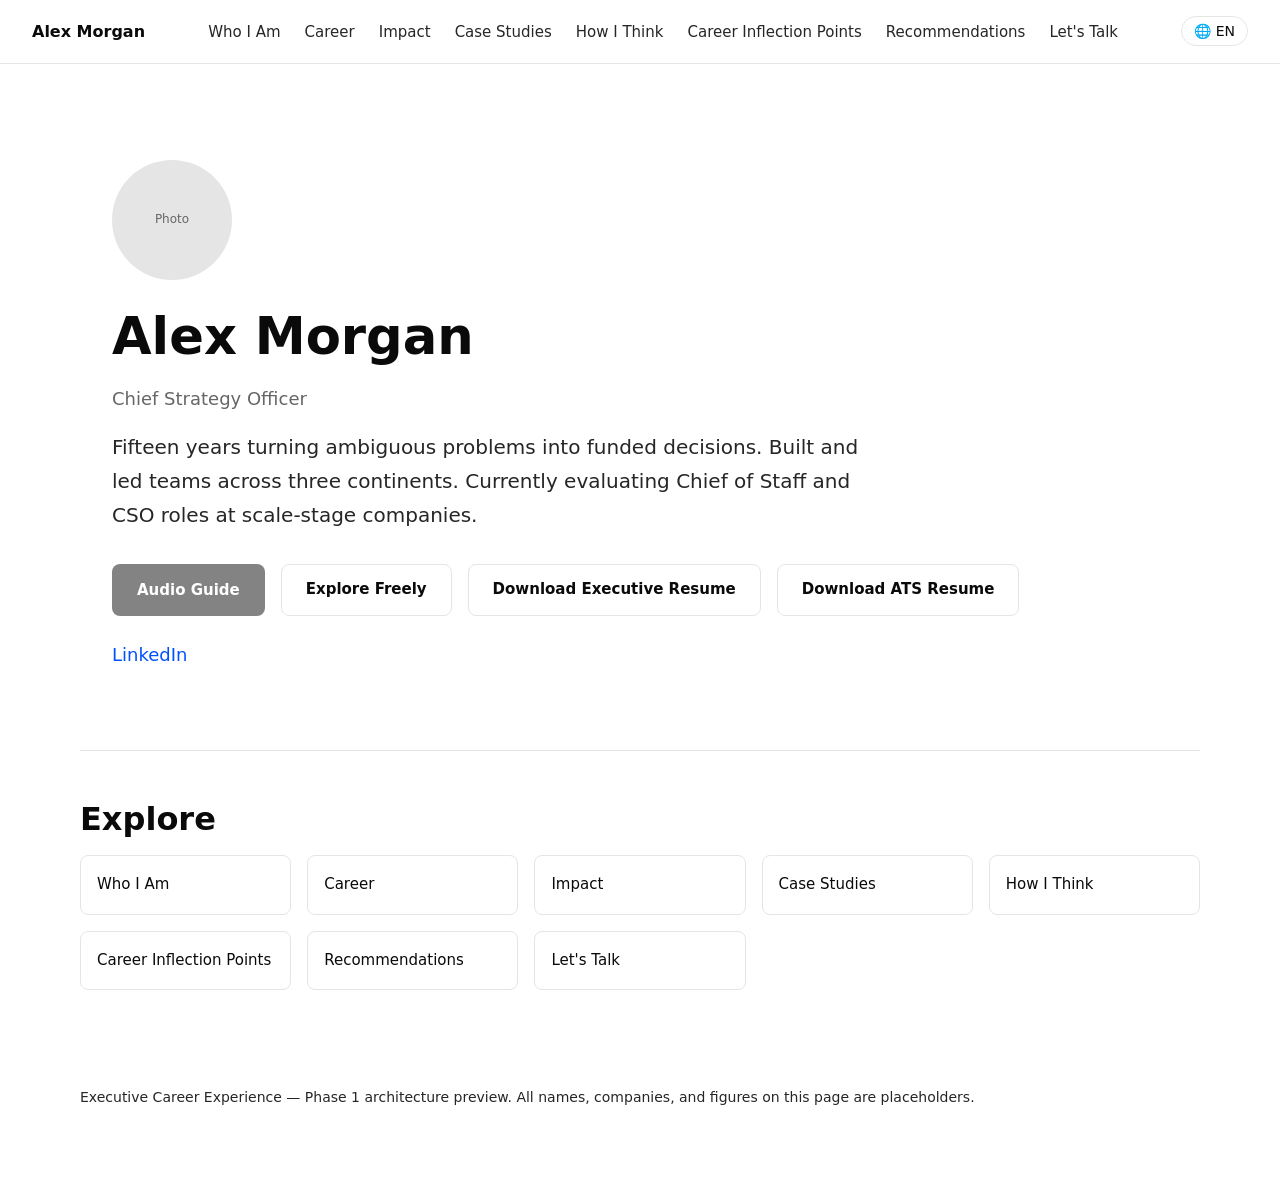
==== index.html @ e2c543f9 "Initial commit: Phase 1 architecture and design system Landing page and Career template page with i1" ====
<!DOCTYPE html>
<html lang="en">
<head>
<meta charset="UTF-8" />
<meta name="viewport" content="width=device-width, initial-scale=1.0" />
<title>Alex Morgan — Executive Career Experience</title>
<link rel="stylesheet" href="assets/css/main.css" />
</head>
<body data-page="landing">

<header class="site-header">
  <a class="site-header__name" href="index.html" data-i18n="meta.siteName">Alex Morgan</a>

  <nav>
    <ul class="site-nav">
      <li><a href="soon.html?section=whoIAm" data-page="who-i-am" data-i18n="nav.whoIAm">Who I Am</a></li>
      <li><a href="career.html" data-page="career" data-i18n="nav.career">Career</a></li>
      <li><a href="soon.html?section=impact" data-page="impact" data-i18n="nav.impact">Impact</a></li>
      <li><a href="soon.html?section=caseStudies" data-page="case-studies" data-i18n="nav.caseStudies">Case Studies</a></li>
      <li><a href="soon.html?section=howIThink" data-page="how-i-think" data-i18n="nav.howIThink">How I Think</a></li>
      <li><a href="soon.html?section=inflectionPoints" data-page="inflection-points" data-i18n="nav.inflectionPoints">Career Inflection Points</a></li>
      <li><a href="soon.html?section=recommendations" data-page="recommendations" data-i18n="nav.recommendations">Recommendations</a></li>
      <li><a href="soon.html?section=letsTalk" data-page="lets-talk" data-i18n="nav.letsTalk">Let's Talk</a></li>
    </ul>
  </nav>

  <div class="lang-switcher">
    <button class="lang-switcher__button" type="button">
      🌐 <span class="lang-switcher__button-label">EN</span>
    </button>
    <div class="lang-switcher__menu">
      <button class="lang-switcher__option" data-lang="en" type="button">English</button>
      <button class="lang-switcher__option" data-lang="pt" type="button">Português</button>
      <button class="lang-switcher__option" data-lang="es" type="button">Español</button>
    </div>
  </div>
</header>

<main>
  <section class="hero container">
    <div class="hero__photo" data-i18n-attr="aria-label:landing.photoAlt">Photo</div>
    <h1>Alex Morgan</h1>
    <p class="hero__role" data-i18n="landing.role">Chief Strategy Officer</p>
    <p class="hero__summary" data-i18n="landing.summary">
      Fifteen years turning ambiguous problems into funded decisions.
    </p>

    <div class="btn-row">
      <button class="btn btn-primary is-disabled" type="button" disabled title="Coming soon">
        <span data-i18n="landing.audioGuide">Audio Guide</span>
      </button>
      <a class="btn btn-secondary" href="#explore" data-i18n="landing.exploreFreely">Explore Freely</a>
      <a class="btn btn-secondary" href="#" data-i18n="landing.downloadExecutive">Download Executive Resume</a>
      <a class="btn btn-secondary" href="#" data-i18n="landing.downloadAts">Download ATS Resume</a>
    </div>

    <p class="hero__links">
      <a href="#" data-i18n="landing.linkedin">LinkedIn</a>
    </p>
  </section>

  <section class="section-nav container" id="explore">
    <h2 data-i18n="landing.sectionsTitle">Explore</h2>
    <div class="section-nav__grid">
      <a class="section-nav__link" href="soon.html?section=whoIAm" data-i18n="nav.whoIAm">Who I Am</a>
      <a class="section-nav__link" href="career.html" data-i18n="nav.career">Career</a>
      <a class="section-nav__link" href="soon.html?section=impact" data-i18n="nav.impact">Impact</a>
      <a class="section-nav__link" href="soon.html?section=caseStudies" data-i18n="nav.caseStudies">Case Studies</a>
      <a class="section-nav__link" href="soon.html?section=howIThink" data-i18n="nav.howIThink">How I Think</a>
      <a class="section-nav__link" href="soon.html?section=inflectionPoints" data-i18n="nav.inflectionPoints">Career Inflection Points</a>
      <a class="section-nav__link" href="soon.html?section=recommendations" data-i18n="nav.recommendations">Recommendations</a>
      <a class="section-nav__link" href="soon.html?section=letsTalk" data-i18n="nav.letsTalk">Let's Talk</a>
    </div>
  </section>
</main>

<footer class="site-footer container">
  <p data-i18n="footer.text">Executive Career Experience — Phase 1 architecture preview.</p>
</footer>

<script src="assets/js/nav.js"></script>
<script src="assets/js/i18n.js"></script>
</body>
</html>
---- assets/css/main.css ----
/* ==========================================================================
   Executive Career Experience — Design System
   Clarity is Sophistication.
   ========================================================================== */

:root {
  /* Palette — extremely neutral */
  --color-white: #ffffff;
  --color-black: #0a0a0a;
  --color-gray-100: #f5f5f5;
  --color-gray-200: #e5e5e5;
  --color-gray-400: #a3a3a3;
  --color-gray-600: #666666;
  --color-gray-800: #262626;
  --color-blue: #0052ff;
  --color-blue-hover: #0040cc;

  /* Typography */
  --font-sans: "Inter", system-ui, -apple-system, "Segoe UI", sans-serif;
  --font-size-body: 1.125rem;
  --line-height-body: 1.7;

  /* Spacing grid — multiples of 8px */
  --space-1: 8px;
  --space-2: 16px;
  --space-3: 24px;
  --space-4: 32px;
  --space-6: 48px;
  --space-8: 64px;
  --space-12: 96px;
  --space-16: 128px;

  /* Motion */
  --transition-fast: 200ms ease;
  --transition-base: 300ms ease;

  --content-max-width: 760px;
  --page-max-width: 1120px;
}

* {
  box-sizing: border-box;
}

html {
  scroll-behavior: smooth;
}

body {
  margin: 0;
  font-family: var(--font-sans);
  font-size: var(--font-size-body);
  line-height: var(--line-height-body);
  color: var(--color-black);
  background: var(--color-white);
  -webkit-font-smoothing: antialiased;
}

h1, h2, h3, h4 {
  font-weight: 600;
  line-height: 1.25;
  margin: 0 0 var(--space-2) 0;
}

h1 { font-size: clamp(2rem, 4vw, 3.25rem); }
h2 { font-size: clamp(1.5rem, 2.5vw, 2rem); }
h3 { font-size: 1.25rem; }

p {
  margin: 0 0 var(--space-2) 0;
  color: var(--color-gray-800);
}

a {
  color: var(--color-blue);
  text-decoration: none;
}

a:hover {
  text-decoration: underline;
}

img {
  max-width: 100%;
  display: block;
}

.container {
  max-width: var(--page-max-width);
  margin: 0 auto;
  padding: 0 var(--space-4);
}

.prose {
  max-width: var(--content-max-width);
}

/* ==========================================================================
   Header / Navigation
   ========================================================================== */

.site-header {
  position: sticky;
  top: 0;
  z-index: 50;
  display: flex;
  align-items: center;
  justify-content: space-between;
  padding: var(--space-2) var(--space-4);
  background: rgba(255, 255, 255, 0.9);
  backdrop-filter: blur(8px);
  border-bottom: 1px solid var(--color-gray-200);
}

.site-header__name {
  font-weight: 600;
  font-size: 1rem;
  color: var(--color-black);
}

.site-header__name:hover {
  text-decoration: none;
}

.site-nav {
  display: none;
  gap: var(--space-3);
  list-style: none;
  margin: 0;
  padding: 0;
}

.site-nav a {
  color: var(--color-gray-800);
  font-size: 0.9375rem;
}

.site-nav a.is-active {
  color: var(--color-blue);
}

@media (min-width: 960px) {
  .site-nav {
    display: flex;
  }
}

.lang-switcher {
  position: relative;
  display: inline-flex;
  align-items: center;
  gap: var(--space-1);
}

.lang-switcher__button {
  background: none;
  border: 1px solid var(--color-gray-200);
  border-radius: 999px;
  padding: 6px 12px;
  font-family: inherit;
  font-size: 0.875rem;
  cursor: pointer;
  color: var(--color-black);
  transition: border-color var(--transition-fast);
}

.lang-switcher__button:hover {
  border-color: var(--color-blue);
}

.lang-switcher__menu {
  position: absolute;
  top: calc(100% + 8px);
  right: 0;
  background: var(--color-white);
  border: 1px solid var(--color-gray-200);
  border-radius: 8px;
  box-shadow: 0 8px 24px rgba(0, 0, 0, 0.08);
  min-width: 140px;
  padding: var(--space-1) 0;
  display: none;
  flex-direction: column;
}

.lang-switcher__menu.is-open {
  display: flex;
}

.lang-switcher__option {
  background: none;
  border: none;
  text-align: left;
  padding: 8px 16px;
  font-family: inherit;
  font-size: 0.9375rem;
  cursor: pointer;
  color: var(--color-black);
}

.lang-switcher__option:hover {
  background: var(--color-gray-100);
}

.lang-switcher__option.is-active {
  color: var(--color-blue);
  font-weight: 600;
}

/* ==========================================================================
   Buttons
   ========================================================================== */

.btn {
  display: inline-flex;
  align-items: center;
  justify-content: center;
  gap: 8px;
  padding: 12px 24px;
  border-radius: 8px;
  font-family: inherit;
  font-size: 0.9375rem;
  font-weight: 600;
  cursor: pointer;
  border: 1px solid transparent;
  transition: background-color var(--transition-fast), border-color var(--transition-fast), color var(--transition-fast);
  white-space: nowrap;
}

.btn:hover {
  text-decoration: none;
}

.btn-primary {
  background: var(--color-black);
  color: var(--color-white);
}

.btn-primary:hover {
  background: var(--color-blue);
}

.btn-secondary {
  background: transparent;
  color: var(--color-black);
  border-color: var(--color-gray-200);
}

.btn-secondary:hover {
  border-color: var(--color-blue);
  color: var(--color-blue);
}

.btn[disabled],
.btn.is-disabled {
  opacity: 0.5;
  cursor: not-allowed;
}

.btn[disabled]:hover,
.btn.is-disabled:hover {
  background: var(--color-black);
}

.btn-row {
  display: flex;
  flex-wrap: wrap;
  gap: var(--space-2);
}

/* ==========================================================================
   Hero (Landing)
   ========================================================================== */

.hero {
  padding: var(--space-12) var(--space-4) var(--space-8);
}

.hero__photo {
  width: 120px;
  height: 120px;
  border-radius: 50%;
  background: var(--color-gray-200);
  display: flex;
  align-items: center;
  justify-content: center;
  color: var(--color-gray-600);
  font-size: 0.75rem;
  text-align: center;
  margin-bottom: var(--space-3);
}

.hero__role {
  color: var(--color-gray-600);
  font-size: 1.125rem;
  margin-bottom: var(--space-2);
}

.hero__summary {
  max-width: var(--content-max-width);
  font-size: 1.25rem;
  margin-bottom: var(--space-4);
}

.hero__links {
  margin-top: var(--space-3);
}

/* ==========================================================================
   Evidence Card (Career / Case Studies pattern)
   ========================================================================== */

.evidence-card {
  border: 1px solid var(--color-gray-200);
  border-radius: 12px;
  padding: var(--space-4);
  margin: var(--space-6) 0;
}

.evidence-card__header {
  display: flex;
  flex-wrap: wrap;
  align-items: flex-start;
  justify-content: space-between;
  gap: var(--space-2);
  margin-bottom: var(--space-3);
  padding-bottom: var(--space-3);
  border-bottom: 1px solid var(--color-gray-200);
}

.evidence-card__meta {
  color: var(--color-gray-600);
  font-size: 0.9375rem;
  margin: 0;
}

.evidence-block {
  padding: var(--space-3) 0;
  border-bottom: 1px solid var(--color-gray-100);
  transition: background-color var(--transition-base), box-shadow var(--transition-base);
  border-radius: 8px;
}

.evidence-block:last-of-type {
  border-bottom: none;
}

.evidence-block.is-focused {
  background-color: var(--color-gray-100);
  box-shadow: 0 0 0 1px var(--color-gray-200);
  padding-left: var(--space-2);
  padding-right: var(--space-2);
}

.evidence-block__label {
  text-transform: uppercase;
  letter-spacing: 0.04em;
  font-size: 0.75rem;
  font-weight: 600;
  color: var(--color-gray-600);
  margin-bottom: var(--space-1);
}

.evidence-placeholder {
  background: var(--color-gray-100);
  border: 1px dashed var(--color-gray-400);
  border-radius: 8px;
  padding: var(--space-3);
  color: var(--color-gray-600);
  font-size: 0.875rem;
  text-align: center;
}

/* ==========================================================================
   Audio Player (Guided Experience)
   ========================================================================== */

.audio-player {
  position: sticky;
  bottom: var(--space-2);
  display: none;
  align-items: center;
  gap: var(--space-2);
  background: var(--color-white);
  border: 1px solid var(--color-gray-200);
  border-radius: 999px;
  padding: 10px 18px;
  box-shadow: 0 8px 24px rgba(0, 0, 0, 0.1);
  margin: var(--space-3) auto 0;
  max-width: 520px;
}

.audio-player.is-active {
  display: flex;
}

.audio-player__btn {
  background: none;
  border: none;
  cursor: pointer;
  color: var(--color-black);
  display: flex;
  align-items: center;
  justify-content: center;
  width: 32px;
  height: 32px;
  border-radius: 50%;
  transition: background-color var(--transition-fast);
}

.audio-player__btn:hover {
  background: var(--color-gray-100);
}

.audio-player__progress {
  flex: 1;
  appearance: none;
  height: 4px;
  border-radius: 2px;
  background: var(--color-gray-200);
  cursor: pointer;
}

.audio-player__progress::-webkit-slider-thumb {
  appearance: none;
  width: 12px;
  height: 12px;
  border-radius: 50%;
  background: var(--color-blue);
}

.audio-player__time {
  font-size: 0.8125rem;
  color: var(--color-gray-600);
  min-width: 40px;
  text-align: right;
}

/* ==========================================================================
   Sections / Utility
   ========================================================================== */

.section {
  padding: var(--space-8) 0;
}

.section-nav {
  padding: var(--space-6) 0;
  border-top: 1px solid var(--color-gray-200);
}

.section-nav__grid {
  display: grid;
  grid-template-columns: repeat(auto-fill, minmax(200px, 1fr));
  gap: var(--space-2);
}

.section-nav__link {
  display: block;
  padding: var(--space-2);
  border: 1px solid var(--color-gray-200);
  border-radius: 8px;
  color: var(--color-black);
  font-size: 0.9375rem;
}

.section-nav__link:hover {
  border-color: var(--color-blue);
  text-decoration: none;
}

.badge-soon {
  display: inline-block;
  font-size: 0.6875rem;
  text-transform: uppercase;
  letter-spacing: 0.04em;
  color: var(--color-gray-600);
  background: var(--color-gray-100);
  border-radius: 4px;
  padding: 2px 6px;
  margin-left: 6px;
}

.site-footer {
  padding: var(--space-6) 0 var(--space-8);
  color: var(--color-gray-600);
  font-size: 0.875rem;
}
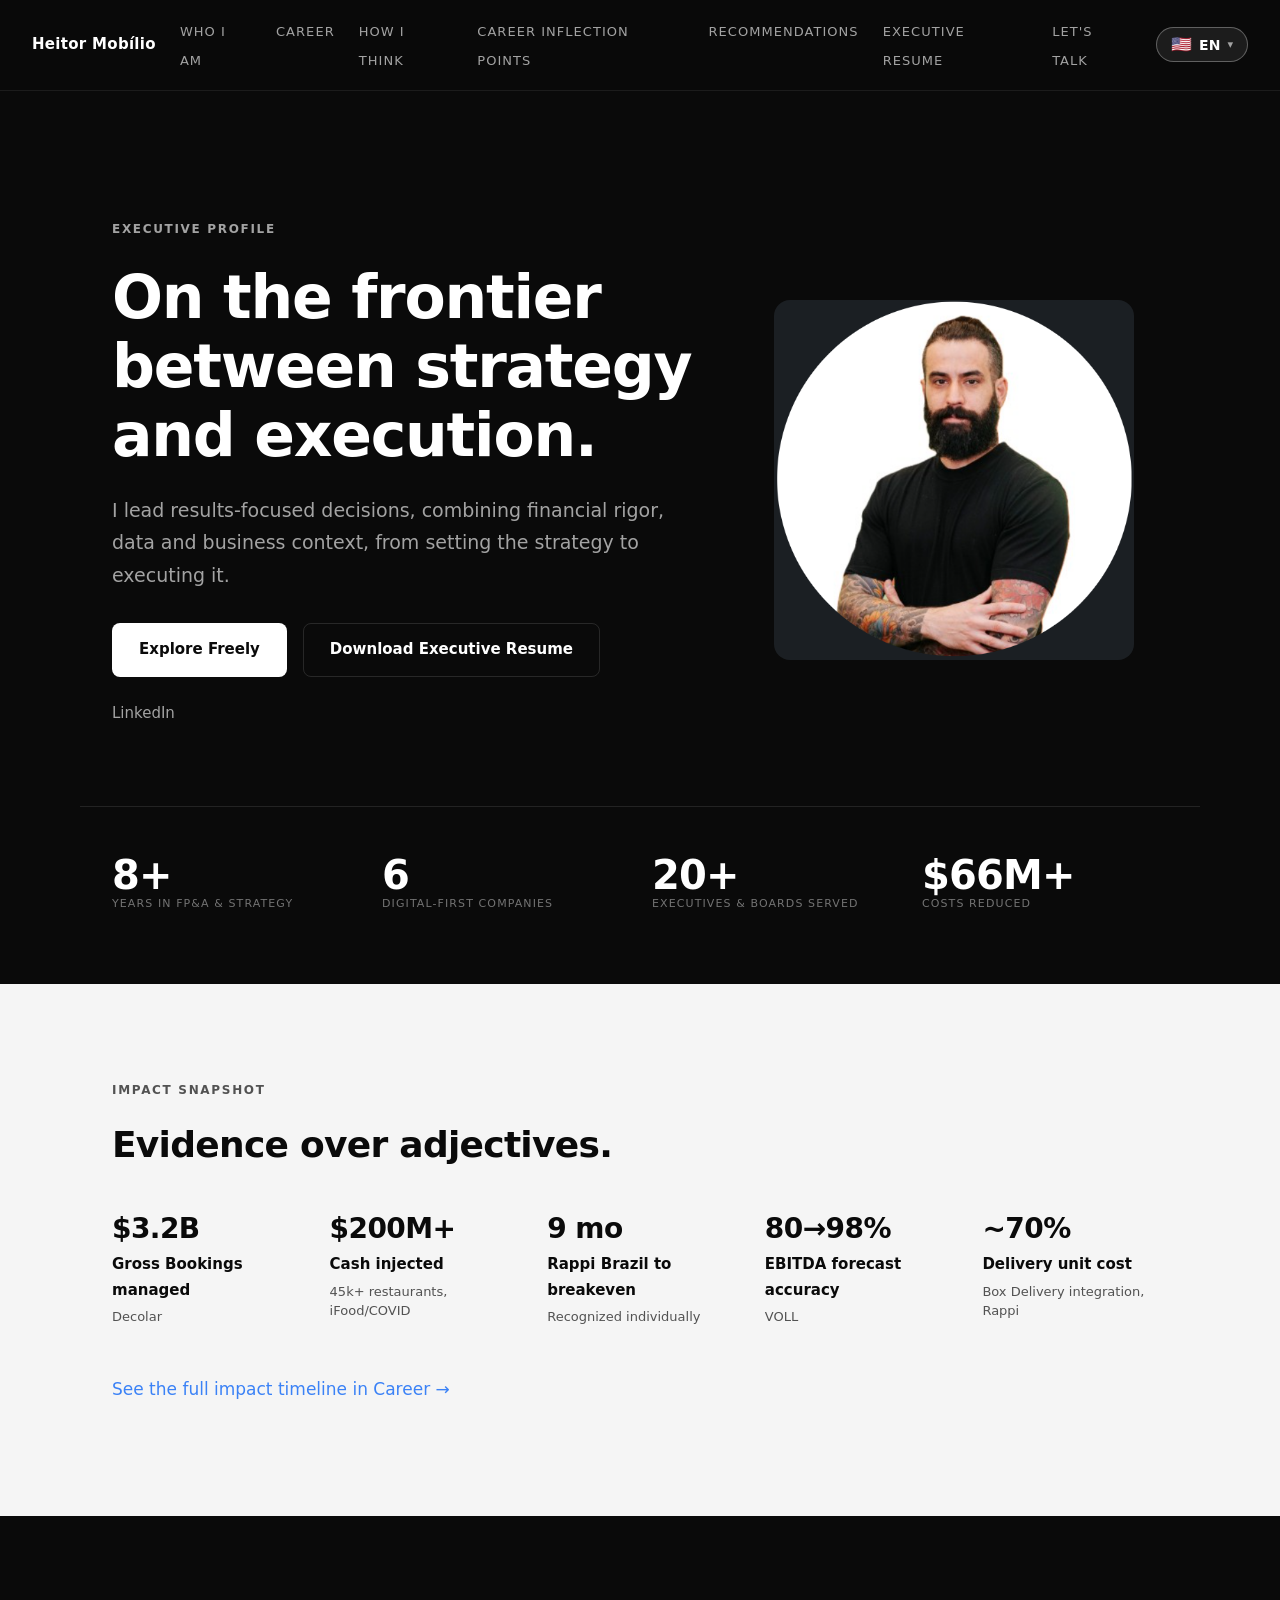
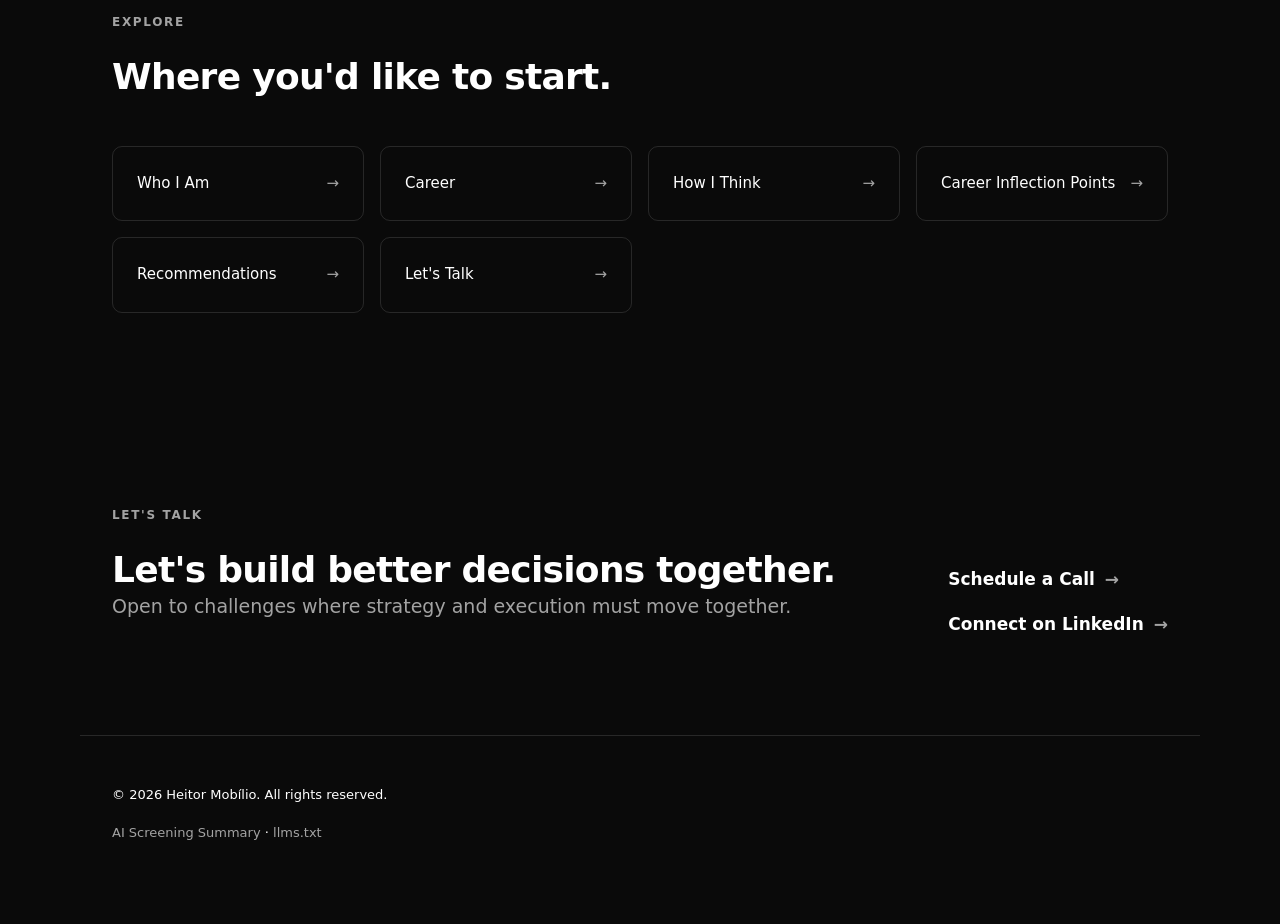
==== commit 9968bc43: "Phase 2: real trilingual content, dark theme, audio guides, CV pages Full build-out of the Executive" ====
--- a/index.html
+++ b/index.html
@@ -3,79 +3,137 @@
 <head>
 <meta charset="UTF-8" />
 <meta name="viewport" content="width=device-width, initial-scale=1.0" />
-<title>Alex Morgan — Executive Career Experience</title>
+<title>Heitor Mobílio — Executive Career Experience</title>
 <link rel="stylesheet" href="assets/css/main.css" />
+<script type="application/ld+json">
+{
+  "@context": "https://schema.org",
+  "@type": "Person",
+  "name": "Heitor Mobílio",
+  "jobTitle": "FP&A, Estratégia e Planejamento Financeiro",
+  "description": "Líder de FP&A, estratégia e planejamento com trajetória em empresas digital-first — Serasa, iFood, Porto, Rappi, VOLL e Decolar. Na fronteira entre estratégia e execução.",
+  "url": "index.html",
+  "sameAs": ["https://www.linkedin.com/in/heitor-mobilio/"],
+  "subjectOf": {
+    "@type": "CreativeWork",
+    "name": "AI Screening Summary",
+    "url": "ai-summary.html",
+    "description": "Structured, plain-text candidate summary written for automated resume screening and LLM-based recruiting agents."
+  }
+}
+</script>
 </head>
 <body data-page="landing">
 
 <header class="site-header">
-  <a class="site-header__name" href="index.html" data-i18n="meta.siteName">Alex Morgan</a>
-
+  <a class="site-header__name" href="index.html" data-i18n="meta.siteName">Heitor Mobílio</a>
   <nav>
     <ul class="site-nav">
-      <li><a href="soon.html?section=whoIAm" data-page="who-i-am" data-i18n="nav.whoIAm">Who I Am</a></li>
+      <li><a href="who-i-am.html" data-page="who-i-am" data-i18n="nav.whoIAm">Who I Am</a></li>
       <li><a href="career.html" data-page="career" data-i18n="nav.career">Career</a></li>
-      <li><a href="soon.html?section=impact" data-page="impact" data-i18n="nav.impact">Impact</a></li>
-      <li><a href="soon.html?section=caseStudies" data-page="case-studies" data-i18n="nav.caseStudies">Case Studies</a></li>
-      <li><a href="soon.html?section=howIThink" data-page="how-i-think" data-i18n="nav.howIThink">How I Think</a></li>
-      <li><a href="soon.html?section=inflectionPoints" data-page="inflection-points" data-i18n="nav.inflectionPoints">Career Inflection Points</a></li>
-      <li><a href="soon.html?section=recommendations" data-page="recommendations" data-i18n="nav.recommendations">Recommendations</a></li>
-      <li><a href="soon.html?section=letsTalk" data-page="lets-talk" data-i18n="nav.letsTalk">Let's Talk</a></li>
+      <li><a href="how-i-think.html" data-page="how-i-think" data-i18n="nav.howIThink">How I Think</a></li>
+      <li><a href="inflection-points.html" data-page="inflection-points" data-i18n="nav.inflectionPoints">Career Inflection Points</a></li>
+      <li><a href="recommendations.html" data-page="recommendations" data-i18n="nav.recommendations">Recommendations</a></li>
+      <li><a href="cv-executivo.html" data-page="cv" data-i18n="nav.cv">Executive Resume</a></li>
+      <li><a href="lets-talk.html" data-page="lets-talk" data-i18n="nav.letsTalk">Let's Talk</a></li>
     </ul>
   </nav>
-
   <div class="lang-switcher">
-    <button class="lang-switcher__button" type="button">
-      🌐 <span class="lang-switcher__button-label">EN</span>
+    <button class="lang-switcher__button" type="button" aria-label="Select language">
+      <span class="lang-switcher__button-flag">🌐</span>
+      <span class="lang-switcher__button-label">EN</span>
+      <span class="lang-switcher__caret">▾</span>
     </button>
     <div class="lang-switcher__menu">
-      <button class="lang-switcher__option" data-lang="en" type="button">English</button>
-      <button class="lang-switcher__option" data-lang="pt" type="button">Português</button>
-      <button class="lang-switcher__option" data-lang="es" type="button">Español</button>
+      <button class="lang-switcher__option" data-lang="en" type="button"><span class="flag">🇺🇸</span> English</button>
+      <button class="lang-switcher__option" data-lang="pt" type="button"><span class="flag">🇧🇷</span> Português</button>
+      <button class="lang-switcher__option" data-lang="es" type="button"><span class="flag">🇪🇸</span> Español</button>
     </div>
   </div>
 </header>
 
 <main>
-  <section class="hero container">
-    <div class="hero__photo" data-i18n-attr="aria-label:landing.photoAlt">Photo</div>
-    <h1>Alex Morgan</h1>
-    <p class="hero__role" data-i18n="landing.role">Chief Strategy Officer</p>
-    <p class="hero__summary" data-i18n="landing.summary">
-      Fifteen years turning ambiguous problems into funded decisions.
-    </p>
-
-    <div class="btn-row">
-      <button class="btn btn-primary is-disabled" type="button" disabled title="Coming soon">
-        <span data-i18n="landing.audioGuide">Audio Guide</span>
-      </button>
-      <a class="btn btn-secondary" href="#explore" data-i18n="landing.exploreFreely">Explore Freely</a>
-      <a class="btn btn-secondary" href="#" data-i18n="landing.downloadExecutive">Download Executive Resume</a>
-      <a class="btn btn-secondary" href="#" data-i18n="landing.downloadAts">Download ATS Resume</a>
+  <!-- Hero -->
+  <section class="band band--dark">
+    <div class="hero">
+      <div class="hero__content">
+        <span class="eyebrow" data-i18n="landing.eyebrow">Executive Profile</span>
+        <h1 class="hero__headline" data-i18n="landing.headline">On the frontier between strategy and execution.</h1>
+        <p class="hero__summary" data-i18n="landing.summary">I lead decisions focused on results.</p>
+        <div class="btn-row">
+          <a class="btn btn-primary" href="#explore" data-i18n="landing.exploreFreely">Explore Freely</a>
+          <a class="btn btn-secondary" href="assets/documents/CV_Heitor_Mobilio_Executivo_PT.pdf" download data-i18n="landing.downloadExecutive" data-i18n-attr="href:cv.downloadHref">Download Executive Resume</a>
+        </div>
+        <p class="hero__links">
+          <a href="https://www.linkedin.com/in/heitor-mobilio/" target="_blank" rel="noopener" data-i18n="landing.linkedin">LinkedIn</a>
+        </p>
+      </div>
+      <div class="hero__photo-wrap">
+        <img class="hero__photo" src="assets/img/profile/heitor.png" data-i18n-attr="alt:landing.photoAlt" alt="Heitor Mobílio" />
+      </div>
     </div>
 
-    <p class="hero__links">
-      <a href="#" data-i18n="landing.linkedin">LinkedIn</a>
-    </p>
+    <div class="stat-row">
+      <div class="stat"><div class="stat__value" data-i18n="landing.stat1Value">8+</div><div class="stat__label" data-i18n="landing.stat1Label">Years in FP&amp;A &amp; Strategy</div></div>
+      <div class="stat"><div class="stat__value" data-i18n="landing.stat2Value">6</div><div class="stat__label" data-i18n="landing.stat2Label">Digital-first companies</div></div>
+      <div class="stat"><div class="stat__value" data-i18n="landing.stat3Value">R$16bi</div><div class="stat__label" data-i18n="landing.stat3Label">Gross Bookings under management</div></div>
+      <div class="stat"><div class="stat__value" data-i18n="landing.stat4Value">20+</div><div class="stat__label" data-i18n="landing.stat4Label">Executives &amp; boards served</div></div>
+    </div>
   </section>
 
-  <section class="section-nav container" id="explore">
-    <h2 data-i18n="landing.sectionsTitle">Explore</h2>
-    <div class="section-nav__grid">
-      <a class="section-nav__link" href="soon.html?section=whoIAm" data-i18n="nav.whoIAm">Who I Am</a>
-      <a class="section-nav__link" href="career.html" data-i18n="nav.career">Career</a>
-      <a class="section-nav__link" href="soon.html?section=impact" data-i18n="nav.impact">Impact</a>
-      <a class="section-nav__link" href="soon.html?section=caseStudies" data-i18n="nav.caseStudies">Case Studies</a>
-      <a class="section-nav__link" href="soon.html?section=howIThink" data-i18n="nav.howIThink">How I Think</a>
-      <a class="section-nav__link" href="soon.html?section=inflectionPoints" data-i18n="nav.inflectionPoints">Career Inflection Points</a>
-      <a class="section-nav__link" href="soon.html?section=recommendations" data-i18n="nav.recommendations">Recommendations</a>
-      <a class="section-nav__link" href="soon.html?section=letsTalk" data-i18n="nav.letsTalk">Let's Talk</a>
+  <!-- Impact Snapshot -->
+  <section class="band band--light">
+    <div class="band__inner">
+      <span class="eyebrow" data-i18n="landing.impactEyebrow">Impact Snapshot</span>
+      <h2 data-i18n="landing.impactTitle">Evidence over adjectives.</h2>
+      <div class="impact-grid">
+        <div class="impact-item"><div class="impact-item__value" data-i18n="landing.impact1Value">R$330M+</div><div class="impact-item__label" data-i18n="landing.impact1Label">Costs optimized</div><div class="impact-item__desc" data-i18n="landing.impact1Desc">Across the career</div></div>
+        <div class="impact-item"><div class="impact-item__value" data-i18n="landing.impact2Value">R$1bi+</div><div class="impact-item__label" data-i18n="landing.impact2Label">Cash injected</div><div class="impact-item__desc" data-i18n="landing.impact2Desc">45k+ restaurants, iFood/COVID</div></div>
+        <div class="impact-item"><div class="impact-item__value" data-i18n="landing.impact3Value">9 mo</div><div class="impact-item__label" data-i18n="landing.impact3Label">Rappi Brazil to breakeven</div><div class="impact-item__desc" data-i18n="landing.impact3Desc">Recognized individually</div></div>
+        <div class="impact-item"><div class="impact-item__value" data-i18n="landing.impact4Value">80→98%</div><div class="impact-item__label" data-i18n="landing.impact4Label">EBITDA forecast accuracy</div><div class="impact-item__desc" data-i18n="landing.impact4Desc">VOLL</div></div>
+        <div class="impact-item"><div class="impact-item__value" data-i18n="landing.impact5Value">~70%</div><div class="impact-item__label" data-i18n="landing.impact5Label">Delivery unit cost</div><div class="impact-item__desc" data-i18n="landing.impact5Desc">Box Delivery integration, Rappi</div></div>
+      </div>
+      <p style="margin-top: var(--space-6);"><a href="career.html" data-i18n="landing.impactLink">See the full impact timeline in Career →</a></p>
+    </div>
+  </section>
+
+  <!-- Explore -->
+  <section class="band band--dark" id="explore">
+    <div class="band__inner">
+      <span class="eyebrow" data-i18n="landing.sectionsEyebrow">Explore</span>
+      <h2 data-i18n="landing.sectionsTitle">Where you'd like to start.</h2>
+      <div class="section-nav__grid">
+        <a class="section-nav__link" href="who-i-am.html" data-i18n="nav.whoIAm">Who I Am</a>
+        <a class="section-nav__link" href="career.html" data-i18n="nav.career">Career</a>
+        <a class="section-nav__link" href="how-i-think.html" data-i18n="nav.howIThink">How I Think</a>
+        <a class="section-nav__link" href="inflection-points.html" data-i18n="nav.inflectionPoints">Career Inflection Points</a>
+        <a class="section-nav__link" href="recommendations.html" data-i18n="nav.recommendations">Recommendations</a>
+        <a class="section-nav__link" href="lets-talk.html" data-i18n="nav.letsTalk">Let's Talk</a>
+      </div>
+    </div>
+  </section>
+
+  <!-- CTA -->
+  <section class="band band--dark cta-band">
+    <div class="band__inner cta-band__inner">
+      <div>
+        <span class="eyebrow" data-i18n="landing.ctaEyebrow">Let's Talk</span>
+        <h2 data-i18n="landing.ctaTitle">Let's build better decisions together.</h2>
+        <p class="lead" data-i18n="landing.ctaBody">Open to challenges where strategy and execution must move together.</p>
+      </div>
+      <div class="cta-list">
+        <a href="https://cal.com/heitor-mobilio-uokr3v" target="_blank" rel="noopener" data-i18n="letsTalk.scheduleCall">Schedule a Conversation</a>
+        <a href="https://www.linkedin.com/in/heitor-mobilio/" target="_blank" rel="noopener" data-i18n="letsTalk.connectLinkedin">Connect on LinkedIn</a>
+      </div>
     </div>
   </section>
 </main>
 
-<footer class="site-footer container">
-  <p data-i18n="footer.text">Executive Career Experience — Phase 1 architecture preview.</p>
+<footer class="site-footer band band--dark">
+  <p data-i18n="footer.textLive">Executive Career Experience — under construction.</p>
+  <p class="site-footer__meta">
+    <a href="ai-summary.html" data-i18n="footer.aiSummaryLink">AI Screening Summary</a> · <a href="llms.txt">llms.txt</a>
+  </p>
 </footer>
 
 <script src="assets/js/nav.js"></script>
--- a/assets/css/main.css
+++ b/assets/css/main.css
@@ -1,23 +1,33 @@
 /* ==========================================================================
-   Executive Career Experience — Design System
+   Executive Career Experience — Design System (Dark / Alternating)
    Clarity is Sophistication.
    ========================================================================== */
 
 :root {
-  /* Palette — extremely neutral */
+  /* Palette — neutral, dark-first */
   --color-white: #ffffff;
   --color-black: #0a0a0a;
+  --color-near-black: #111111;
   --color-gray-100: #f5f5f5;
   --color-gray-200: #e5e5e5;
+  --color-gray-300: #d4d4d4;
   --color-gray-400: #a3a3a3;
-  --color-gray-600: #666666;
+  --color-gray-500: #737373;
+  --color-gray-600: #525252;
   --color-gray-800: #262626;
-  --color-blue: #0052ff;
-  --color-blue-hover: #0040cc;
+  --color-blue: #3b82f6;
+  --color-blue-hover: #60a5fa;
+
+  /* Band tokens — set per section, consumed by children */
+  --bg: var(--color-black);
+  --fg: var(--color-white);
+  --fg-muted: var(--color-gray-400);
+  --border: rgba(255, 255, 255, 0.12);
+  --surface: rgba(255, 255, 255, 0.04);
 
   /* Typography */
   --font-sans: "Inter", system-ui, -apple-system, "Segoe UI", sans-serif;
-  --font-size-body: 1.125rem;
+  --font-size-body: 1.0625rem;
   --line-height-body: 1.7;
 
   /* Spacing grid — multiples of 8px */
@@ -34,56 +44,42 @@
   --transition-fast: 200ms ease;
   --transition-base: 300ms ease;
 
-  --content-max-width: 760px;
+  --content-max-width: 720px;
   --page-max-width: 1120px;
 }
 
-* {
-  box-sizing: border-box;
-}
-
-html {
-  scroll-behavior: smooth;
-}
+* { box-sizing: border-box; }
+
+html { scroll-behavior: smooth; }
 
 body {
   margin: 0;
   font-family: var(--font-sans);
   font-size: var(--font-size-body);
   line-height: var(--line-height-body);
-  color: var(--color-black);
-  background: var(--color-white);
+  color: var(--color-white);
+  background: var(--color-black);
   -webkit-font-smoothing: antialiased;
 }
 
 h1, h2, h3, h4 {
   font-weight: 600;
-  line-height: 1.25;
+  line-height: 1.15;
+  letter-spacing: -0.02em;
   margin: 0 0 var(--space-2) 0;
-}
-
-h1 { font-size: clamp(2rem, 4vw, 3.25rem); }
-h2 { font-size: clamp(1.5rem, 2.5vw, 2rem); }
-h3 { font-size: 1.25rem; }
-
-p {
-  margin: 0 0 var(--space-2) 0;
-  color: var(--color-gray-800);
-}
-
-a {
-  color: var(--color-blue);
-  text-decoration: none;
-}
-
-a:hover {
-  text-decoration: underline;
-}
-
-img {
-  max-width: 100%;
-  display: block;
-}
+  color: var(--fg);
+}
+
+h1 { font-size: clamp(2.25rem, 5vw, 3.75rem); }
+h2 { font-size: clamp(1.5rem, 3vw, 2.25rem); }
+h3 { font-size: 1.1875rem; }
+
+p { margin: 0 0 var(--space-2) 0; color: var(--fg); }
+
+a { color: var(--color-blue); text-decoration: none; }
+a:hover { color: var(--color-blue-hover); }
+
+img { max-width: 100%; display: block; }
 
 .container {
   max-width: var(--page-max-width);
@@ -91,9 +87,47 @@
   padding: 0 var(--space-4);
 }
 
-.prose {
-  max-width: var(--content-max-width);
-}
+.prose { max-width: var(--content-max-width); }
+
+/* ==========================================================================
+   Bands — alternating dark / light sections
+   ========================================================================== */
+
+.band { background: var(--bg); color: var(--fg); }
+
+.band--dark {
+  --bg: var(--color-black);
+  --fg: var(--color-white);
+  --fg-muted: var(--color-gray-400);
+  --border: rgba(255, 255, 255, 0.12);
+  --surface: rgba(255, 255, 255, 0.04);
+}
+
+.band--light {
+  --bg: var(--color-gray-100);
+  --fg: var(--color-black);
+  --fg-muted: var(--color-gray-600);
+  --border: rgba(0, 0, 0, 0.10);
+  --surface: rgba(0, 0, 0, 0.02);
+}
+
+.band__inner {
+  max-width: var(--page-max-width);
+  margin: 0 auto;
+  padding: var(--space-12) var(--space-4);
+}
+
+.eyebrow {
+  display: block;
+  text-transform: uppercase;
+  letter-spacing: 0.14em;
+  font-size: 0.75rem;
+  font-weight: 600;
+  color: var(--fg-muted);
+  margin-bottom: var(--space-3);
+}
+
+.lead { font-size: 1.1875rem; color: var(--fg-muted); max-width: var(--content-max-width); }
 
 /* ==========================================================================
    Header / Navigation
@@ -106,21 +140,21 @@
   display: flex;
   align-items: center;
   justify-content: space-between;
+  gap: var(--space-3);
   padding: var(--space-2) var(--space-4);
-  background: rgba(255, 255, 255, 0.9);
-  backdrop-filter: blur(8px);
-  border-bottom: 1px solid var(--color-gray-200);
+  background: rgba(10, 10, 10, 0.75);
+  backdrop-filter: blur(12px);
+  border-bottom: 1px solid rgba(255, 255, 255, 0.08);
 }
 
 .site-header__name {
   font-weight: 600;
-  font-size: 1rem;
-  color: var(--color-black);
-}
-
-.site-header__name:hover {
-  text-decoration: none;
-}
+  font-size: 0.9375rem;
+  letter-spacing: 0.02em;
+  color: var(--color-white);
+  white-space: nowrap;
+}
+.site-header__name:hover { color: var(--color-white); }
 
 .site-nav {
   display: none;
@@ -129,63 +163,52 @@
   margin: 0;
   padding: 0;
 }
-
 .site-nav a {
-  color: var(--color-gray-800);
-  font-size: 0.9375rem;
-}
-
-.site-nav a.is-active {
-  color: var(--color-blue);
-}
-
-@media (min-width: 960px) {
-  .site-nav {
-    display: flex;
-  }
-}
-
-.lang-switcher {
-  position: relative;
+  color: var(--color-gray-400);
+  font-size: 0.8125rem;
+  text-transform: uppercase;
+  letter-spacing: 0.08em;
+  transition: color var(--transition-fast);
+}
+.site-nav a:hover { color: var(--color-white); }
+.site-nav a.is-active { color: var(--color-white); }
+
+@media (min-width: 1080px) { .site-nav { display: flex; } }
+
+.lang-switcher { position: relative; display: inline-flex; align-items: center; }
+.lang-switcher__button {
   display: inline-flex;
   align-items: center;
-  gap: var(--space-1);
-}
-
-.lang-switcher__button {
-  background: none;
-  border: 1px solid var(--color-gray-200);
+  gap: 7px;
+  background: rgba(255, 255, 255, 0.08);
+  border: 1px solid rgba(255, 255, 255, 0.30);
   border-radius: 999px;
-  padding: 6px 12px;
+  padding: 8px 14px;
   font-family: inherit;
   font-size: 0.875rem;
+  font-weight: 600;
   cursor: pointer;
-  color: var(--color-black);
-  transition: border-color var(--transition-fast);
-}
-
-.lang-switcher__button:hover {
-  border-color: var(--color-blue);
-}
-
+  color: var(--color-white);
+  transition: border-color var(--transition-fast), background-color var(--transition-fast);
+}
+.lang-switcher__button:hover { border-color: var(--color-blue); background: rgba(59, 130, 246, 0.16); }
+.lang-switcher__button-flag { font-size: 1.05rem; line-height: 1; }
+.lang-switcher__caret { font-size: 0.7rem; color: var(--color-gray-400); }
+.lang-switcher__option .flag { margin-right: 8px; }
 .lang-switcher__menu {
   position: absolute;
   top: calc(100% + 8px);
   right: 0;
-  background: var(--color-white);
-  border: 1px solid var(--color-gray-200);
-  border-radius: 8px;
-  box-shadow: 0 8px 24px rgba(0, 0, 0, 0.08);
-  min-width: 140px;
+  background: var(--color-near-black);
+  border: 1px solid rgba(255, 255, 255, 0.14);
+  border-radius: 10px;
+  box-shadow: 0 12px 32px rgba(0, 0, 0, 0.5);
+  min-width: 150px;
   padding: var(--space-1) 0;
   display: none;
   flex-direction: column;
 }
-
-.lang-switcher__menu.is-open {
-  display: flex;
-}
-
+.lang-switcher__menu.is-open { display: flex; }
 .lang-switcher__option {
   background: none;
   border: none;
@@ -194,17 +217,10 @@
   font-family: inherit;
   font-size: 0.9375rem;
   cursor: pointer;
-  color: var(--color-black);
-}
-
-.lang-switcher__option:hover {
-  background: var(--color-gray-100);
-}
-
-.lang-switcher__option.is-active {
-  color: var(--color-blue);
-  font-weight: 600;
-}
+  color: var(--color-gray-300);
+}
+.lang-switcher__option:hover { background: rgba(255, 255, 255, 0.06); color: var(--color-white); }
+.lang-switcher__option.is-active { color: var(--color-blue); font-weight: 600; }
 
 /* ==========================================================================
    Buttons
@@ -214,108 +230,157 @@
   display: inline-flex;
   align-items: center;
   justify-content: center;
-  gap: 8px;
-  padding: 12px 24px;
+  gap: 10px;
+  padding: 13px 26px;
   border-radius: 8px;
   font-family: inherit;
   font-size: 0.9375rem;
   font-weight: 600;
   cursor: pointer;
   border: 1px solid transparent;
-  transition: background-color var(--transition-fast), border-color var(--transition-fast), color var(--transition-fast);
+  transition: background-color var(--transition-fast), border-color var(--transition-fast), color var(--transition-fast), transform var(--transition-fast);
   white-space: nowrap;
 }
-
-.btn:hover {
-  text-decoration: none;
-}
-
-.btn-primary {
-  background: var(--color-black);
-  color: var(--color-white);
-}
-
-.btn-primary:hover {
-  background: var(--color-blue);
-}
-
-.btn-secondary {
-  background: transparent;
-  color: var(--color-black);
-  border-color: var(--color-gray-200);
-}
-
-.btn-secondary:hover {
-  border-color: var(--color-blue);
-  color: var(--color-blue);
-}
-
-.btn[disabled],
-.btn.is-disabled {
-  opacity: 0.5;
-  cursor: not-allowed;
-}
-
-.btn[disabled]:hover,
-.btn.is-disabled:hover {
-  background: var(--color-black);
-}
-
-.btn-row {
+.btn:hover { text-decoration: none; }
+
+.btn-primary { background: var(--color-white); color: var(--color-black); }
+.btn-primary:hover { background: var(--color-blue); color: var(--color-white); }
+
+.band--light .btn-primary { background: var(--color-black); color: var(--color-white); }
+.band--light .btn-primary:hover { background: var(--color-blue); color: var(--color-white); }
+
+.btn-secondary { background: transparent; color: var(--fg); border-color: var(--border); }
+.btn-secondary:hover { border-color: var(--color-blue); color: var(--color-blue); }
+
+.btn-link {
+  background: none;
+  border: none;
+  color: var(--fg);
+  padding: 13px 4px;
+  font-weight: 600;
+  cursor: pointer;
+  display: inline-flex;
+  align-items: center;
+  gap: 8px;
+}
+.btn-link:hover { color: var(--color-blue); }
+
+.btn[disabled], .btn.is-disabled { opacity: 0.4; cursor: not-allowed; }
+.btn[disabled]:hover, .btn.is-disabled:hover { background: var(--color-white); color: var(--color-black); border-color: transparent; }
+
+.btn-row { display: flex; flex-wrap: wrap; gap: var(--space-2); align-items: center; }
+
+/* ==========================================================================
+   Hero (Landing) — dark split
+   ========================================================================== */
+
+.hero {
+  display: grid;
+  grid-template-columns: 1fr;
+  gap: var(--space-8);
+  align-items: center;
+  padding: var(--space-12) var(--space-4) var(--space-8);
+  max-width: var(--page-max-width);
+  margin: 0 auto;
+}
+@media (min-width: 900px) {
+  .hero { grid-template-columns: 1.15fr 0.85fr; gap: var(--space-6); padding-top: var(--space-16); }
+}
+
+.hero__headline { margin-bottom: var(--space-3); }
+.hero__summary { font-size: 1.1875rem; color: var(--color-gray-400); max-width: 46ch; margin-bottom: var(--space-4); }
+.hero__photo-wrap { display: flex; justify-content: center; }
+.hero__photo {
+  width: 100%;
+  max-width: 360px;
+  aspect-ratio: 1 / 1;
+  object-fit: cover;
+  border-radius: 16px;
+  background: var(--color-near-black);
+}
+.hero__links { margin-top: var(--space-3); display: flex; gap: var(--space-3); }
+.hero__links a { color: var(--color-gray-400); font-size: 0.9375rem; }
+.hero__links a:hover { color: var(--color-white); }
+
+/* Stat row */
+.stat-row {
+  display: grid;
+  grid-template-columns: repeat(2, 1fr);
+  gap: var(--space-4) var(--space-3);
+  padding: var(--space-6) var(--space-4) 0;
+  max-width: var(--page-max-width);
+  margin: 0 auto var(--space-8);
+  border-top: 1px solid rgba(255, 255, 255, 0.10);
+}
+@media (min-width: 720px) { .stat-row { grid-template-columns: repeat(4, 1fr); } }
+.stat__label { font-size: 0.6875rem; text-transform: uppercase; letter-spacing: 0.1em; color: var(--color-gray-500); margin-bottom: 6px; }
+.stat__value { font-size: clamp(1.75rem, 3.5vw, 2.5rem); font-weight: 600; letter-spacing: -0.02em; color: var(--color-white); line-height: 1; }
+
+/* ==========================================================================
+   Impact Snapshot band
+   ========================================================================== */
+
+.impact-grid {
+  display: grid;
+  grid-template-columns: repeat(2, 1fr);
+  gap: var(--space-6) var(--space-4);
+  margin-top: var(--space-6);
+}
+@media (min-width: 720px) { .impact-grid { grid-template-columns: repeat(3, 1fr); } }
+@media (min-width: 980px) { .impact-grid { grid-template-columns: repeat(5, 1fr); } }
+.impact-item__value { font-size: 1.75rem; font-weight: 600; letter-spacing: -0.02em; color: var(--fg); line-height: 1.1; }
+.impact-item__label { font-weight: 600; font-size: 0.9375rem; margin-top: 8px; color: var(--fg); }
+.impact-item__desc { font-size: 0.8125rem; color: var(--fg-muted); margin-top: 4px; line-height: 1.5; }
+
+/* ==========================================================================
+   Section-nav (Explore) grid
+   ========================================================================== */
+
+.section-nav__grid {
+  display: grid;
+  grid-template-columns: repeat(auto-fill, minmax(220px, 1fr));
+  gap: var(--space-2);
+  margin-top: var(--space-6);
+}
+.section-nav__link {
   display: flex;
-  flex-wrap: wrap;
-  gap: var(--space-2);
-}
-
-/* ==========================================================================
-   Hero (Landing)
-   ========================================================================== */
-
-.hero {
-  padding: var(--space-12) var(--space-4) var(--space-8);
-}
-
-.hero__photo {
-  width: 120px;
-  height: 120px;
-  border-radius: 50%;
-  background: var(--color-gray-200);
-  display: flex;
-  align-items: center;
-  justify-content: center;
-  color: var(--color-gray-600);
-  font-size: 0.75rem;
-  text-align: center;
-  margin-bottom: var(--space-3);
-}
-
-.hero__role {
-  color: var(--color-gray-600);
-  font-size: 1.125rem;
-  margin-bottom: var(--space-2);
-}
-
-.hero__summary {
-  max-width: var(--content-max-width);
-  font-size: 1.25rem;
-  margin-bottom: var(--space-4);
-}
-
-.hero__links {
-  margin-top: var(--space-3);
-}
-
-/* ==========================================================================
-   Evidence Card (Career / Case Studies pattern)
+  align-items: center;
+  justify-content: space-between;
+  padding: var(--space-3);
+  border: 1px solid var(--border);
+  border-radius: 10px;
+  color: var(--fg);
+  font-size: 0.9375rem;
+  font-weight: 500;
+  transition: border-color var(--transition-fast), background-color var(--transition-fast);
+}
+.section-nav__link::after { content: "→"; color: var(--fg-muted); transition: transform var(--transition-fast); }
+.section-nav__link:hover { border-color: var(--color-blue); color: var(--fg); background: var(--surface); }
+.section-nav__link:hover::after { transform: translateX(4px); color: var(--color-blue); }
+
+/* ==========================================================================
+   CTA band
+   ========================================================================== */
+
+.cta-band__inner { display: grid; grid-template-columns: 1fr; gap: var(--space-4); align-items: end; }
+@media (min-width: 820px) { .cta-band__inner { grid-template-columns: 1fr auto; } }
+.cta-band h2 { margin-bottom: 0; }
+.cta-list { display: flex; flex-direction: column; gap: var(--space-2); }
+.cta-list a { display: inline-flex; align-items: center; gap: 10px; color: var(--fg); font-weight: 600; }
+.cta-list a::after { content: "→"; color: var(--fg-muted); }
+.cta-list a:hover { color: var(--color-blue); }
+
+/* ==========================================================================
+   Evidence Card (Career pattern)
    ========================================================================== */
 
 .evidence-card {
-  border: 1px solid var(--color-gray-200);
-  border-radius: 12px;
+  border: 1px solid var(--border);
+  border-radius: 14px;
   padding: var(--space-4);
   margin: var(--space-6) 0;
-}
-
+  background: var(--surface);
+}
 .evidence-card__header {
   display: flex;
   flex-wrap: wrap;
@@ -324,50 +389,33 @@
   gap: var(--space-2);
   margin-bottom: var(--space-3);
   padding-bottom: var(--space-3);
-  border-bottom: 1px solid var(--color-gray-200);
-}
-
-.evidence-card__meta {
-  color: var(--color-gray-600);
-  font-size: 0.9375rem;
-  margin: 0;
-}
-
+  border-bottom: 1px solid var(--border);
+}
+.evidence-card__meta { color: var(--fg-muted); font-size: 0.9375rem; margin: 0; }
 .evidence-block {
   padding: var(--space-3) 0;
-  border-bottom: 1px solid var(--color-gray-100);
-  transition: background-color var(--transition-base), box-shadow var(--transition-base);
+  border-bottom: 1px solid var(--border);
+  transition: background-color var(--transition-base);
   border-radius: 8px;
 }
-
-.evidence-block:last-of-type {
-  border-bottom: none;
-}
-
-.evidence-block.is-focused {
-  background-color: var(--color-gray-100);
-  box-shadow: 0 0 0 1px var(--color-gray-200);
-  padding-left: var(--space-2);
-  padding-right: var(--space-2);
-}
-
+.evidence-block:last-of-type { border-bottom: none; }
+.evidence-block.is-focused { background-color: var(--surface); padding-left: var(--space-2); padding-right: var(--space-2); }
 .evidence-block__label {
   text-transform: uppercase;
-  letter-spacing: 0.04em;
+  letter-spacing: 0.08em;
   font-size: 0.75rem;
   font-weight: 600;
-  color: var(--color-gray-600);
+  color: var(--fg-muted);
   margin-bottom: var(--space-1);
 }
-
+.evidence-block__body { color: var(--fg); margin: 0; }
 .evidence-placeholder {
-  background: var(--color-gray-100);
-  border: 1px dashed var(--color-gray-400);
+  background: var(--surface);
+  border: 1px dashed var(--border);
   border-radius: 8px;
   padding: var(--space-3);
-  color: var(--color-gray-600);
+  color: var(--fg-muted);
   font-size: 0.875rem;
-  text-align: center;
 }
 
 /* ==========================================================================
@@ -380,108 +428,172 @@
   display: none;
   align-items: center;
   gap: var(--space-2);
-  background: var(--color-white);
-  border: 1px solid var(--color-gray-200);
+  background: var(--color-near-black);
+  border: 1px solid rgba(255, 255, 255, 0.16);
   border-radius: 999px;
   padding: 10px 18px;
-  box-shadow: 0 8px 24px rgba(0, 0, 0, 0.1);
+  box-shadow: 0 12px 32px rgba(0, 0, 0, 0.5);
   margin: var(--space-3) auto 0;
   max-width: 520px;
 }
-
-.audio-player.is-active {
-  display: flex;
-}
-
+.audio-player.is-active { display: flex; }
 .audio-player__btn {
-  background: none;
-  border: none;
-  cursor: pointer;
-  color: var(--color-black);
-  display: flex;
-  align-items: center;
-  justify-content: center;
-  width: 32px;
-  height: 32px;
-  border-radius: 50%;
+  background: none; border: none; cursor: pointer; color: var(--color-white);
+  display: flex; align-items: center; justify-content: center;
+  width: 32px; height: 32px; border-radius: 50%;
   transition: background-color var(--transition-fast);
 }
-
-.audio-player__btn:hover {
-  background: var(--color-gray-100);
-}
-
+.audio-player__btn:hover { background: rgba(255, 255, 255, 0.08); }
 .audio-player__progress {
-  flex: 1;
-  appearance: none;
-  height: 4px;
-  border-radius: 2px;
-  background: var(--color-gray-200);
-  cursor: pointer;
-}
-
+  flex: 1; appearance: none; height: 4px; border-radius: 2px;
+  background: rgba(255, 255, 255, 0.2); cursor: pointer;
+}
 .audio-player__progress::-webkit-slider-thumb {
-  appearance: none;
-  width: 12px;
-  height: 12px;
-  border-radius: 50%;
-  background: var(--color-blue);
-}
-
-.audio-player__time {
-  font-size: 0.8125rem;
-  color: var(--color-gray-600);
-  min-width: 40px;
-  text-align: right;
-}
+  appearance: none; width: 12px; height: 12px; border-radius: 50%; background: var(--color-blue);
+}
+.audio-player__time { font-size: 0.8125rem; color: var(--color-gray-400); min-width: 44px; text-align: right; font-variant-numeric: tabular-nums; }
+.audio-player__label { font-size: 0.8125rem; font-weight: 600; color: var(--color-white); white-space: nowrap; }
+@media (max-width: 520px) { .audio-player__label { display: none; } }
 
 /* ==========================================================================
    Sections / Utility
    ========================================================================== */
 
-.section {
-  padding: var(--space-8) 0;
-}
-
-.section-nav {
-  padding: var(--space-6) 0;
-  border-top: 1px solid var(--color-gray-200);
-}
-
-.section-nav__grid {
-  display: grid;
-  grid-template-columns: repeat(auto-fill, minmax(200px, 1fr));
-  gap: var(--space-2);
-}
-
-.section-nav__link {
-  display: block;
-  padding: var(--space-2);
-  border: 1px solid var(--color-gray-200);
-  border-radius: 8px;
-  color: var(--color-black);
-  font-size: 0.9375rem;
-}
-
-.section-nav__link:hover {
-  border-color: var(--color-blue);
-  text-decoration: none;
-}
+.section { padding: var(--space-8) 0; }
 
 .badge-soon {
   display: inline-block;
   font-size: 0.6875rem;
   text-transform: uppercase;
-  letter-spacing: 0.04em;
-  color: var(--color-gray-600);
-  background: var(--color-gray-100);
-  border-radius: 4px;
-  padding: 2px 6px;
-  margin-left: 6px;
+  letter-spacing: 0.1em;
+  color: var(--fg-muted);
+  background: var(--surface);
+  border: 1px solid var(--border);
+  border-radius: 999px;
+  padding: 4px 12px;
+  margin-bottom: var(--space-2);
 }
 
 .site-footer {
-  padding: var(--space-6) 0 var(--space-8);
-  color: var(--color-gray-600);
-  font-size: 0.875rem;
-}
+  padding: var(--space-6) var(--space-4) var(--space-8);
+  max-width: var(--page-max-width);
+  margin: 0 auto;
+  color: var(--fg-muted);
+  font-size: 0.8125rem;
+  border-top: 1px solid var(--border);
+}
+.site-footer__meta { margin-top: var(--space-1); font-size: 0.8125rem; }
+.site-footer__meta a { color: var(--fg-muted); }
+.site-footer__meta a:hover { color: var(--color-blue); }
+
+/* Vertical "scroll to explore" hint */
+.scroll-hint {
+  display: none;
+  writing-mode: vertical-rl;
+  text-transform: uppercase;
+  letter-spacing: 0.14em;
+  font-size: 0.6875rem;
+  color: var(--color-gray-500);
+}
+@media (min-width: 900px) { .scroll-hint { display: block; } }
+
+/* ==========================================================================
+   Company logo chips
+   ========================================================================== */
+
+.logo-chip {
+  display: inline-flex;
+  align-items: center;
+  justify-content: center;
+  width: 40px;
+  height: 40px;
+  border-radius: 9px;
+  background: #ffffff;
+  padding: 5px;
+  flex-shrink: 0;
+  border: 1px solid rgba(0, 0, 0, 0.08);
+}
+.logo-chip img { max-width: 100%; max-height: 100%; object-fit: contain; }
+
+.logo-chip--sm { width: 32px; height: 32px; border-radius: 7px; padding: 4px; }
+
+/* Timeline column header with logo */
+table.timeline thead .th-company { display: flex; flex-direction: column; align-items: flex-start; gap: 6px; }
+
+/* Case card header with logo */
+.ec-title { display: flex; align-items: center; gap: var(--space-2); }
+.ec-title h3 { margin: 0; }
+
+/* ==========================================================================
+   Recommendation avatars
+   ========================================================================== */
+
+.rec-card__author { display: flex; align-items: center; gap: var(--space-2); }
+.rec-card__avatar {
+  width: 52px;
+  height: 52px;
+  border-radius: 50%;
+  object-fit: cover;
+  flex-shrink: 0;
+  background: var(--color-near-black);
+}
+
+/* Non-clickable contact chip (e.g. phone number) */
+.contact-static {
+  display: inline-flex;
+  align-items: center;
+  gap: 8px;
+  padding: 13px 26px;
+  border-radius: 8px;
+  border: 1px solid var(--border);
+  font-size: 0.9375rem;
+  font-weight: 600;
+  color: var(--fg);
+}
+
+/* Trajectory partners grid */
+.partners-grid {
+  display: grid;
+  grid-template-columns: 1fr;
+  gap: var(--space-2);
+  margin-top: var(--space-6);
+}
+@media (min-width: 640px) { .partners-grid { grid-template-columns: 1fr 1fr; } }
+@media (min-width: 960px) { .partners-grid { grid-template-columns: 1fr 1fr 1fr; } }
+.partner {
+  display: flex;
+  flex-direction: column;
+  gap: 3px;
+  padding: var(--space-3);
+  border: 1px solid var(--border);
+  border-radius: 10px;
+  background: var(--surface);
+  transition: border-color var(--transition-fast);
+}
+.partner:hover { border-color: var(--color-blue); text-decoration: none; }
+.partner__name { font-weight: 600; color: var(--fg); }
+.partner__role { font-size: 0.8125rem; color: var(--fg-muted); }
+.partner__link { font-size: 0.75rem; color: var(--color-blue); margin-top: 4px; }
+
+/* ==========================================================================
+   Executive Resume (CV) page
+   ========================================================================== */
+
+.cv-doc { max-width: 860px; }
+.cv-block { padding: var(--space-4) 0; border-bottom: 1px solid var(--border); }
+.cv-block:last-child { border-bottom: none; }
+.cv-block h2 {
+  font-size: 0.8125rem;
+  text-transform: uppercase;
+  letter-spacing: 0.12em;
+  color: var(--fg-muted);
+  margin-bottom: var(--space-3);
+}
+.cv-entry { margin-bottom: var(--space-4); }
+.cv-entry:last-child { margin-bottom: 0; }
+.cv-entry__head { display: flex; align-items: center; gap: var(--space-2); flex-wrap: wrap; }
+.cv-entry__company { font-weight: 600; font-size: 1.0625rem; color: var(--fg); }
+.cv-entry__meta { font-size: 0.8125rem; color: var(--fg-muted); margin: 2px 0 var(--space-2); }
+.cv-list { margin: 0; padding-left: 1.1em; }
+.cv-list li { margin-bottom: 6px; color: var(--fg); }
+.cv-note { font-size: 0.8125rem; color: var(--fg-muted); font-style: italic; }
